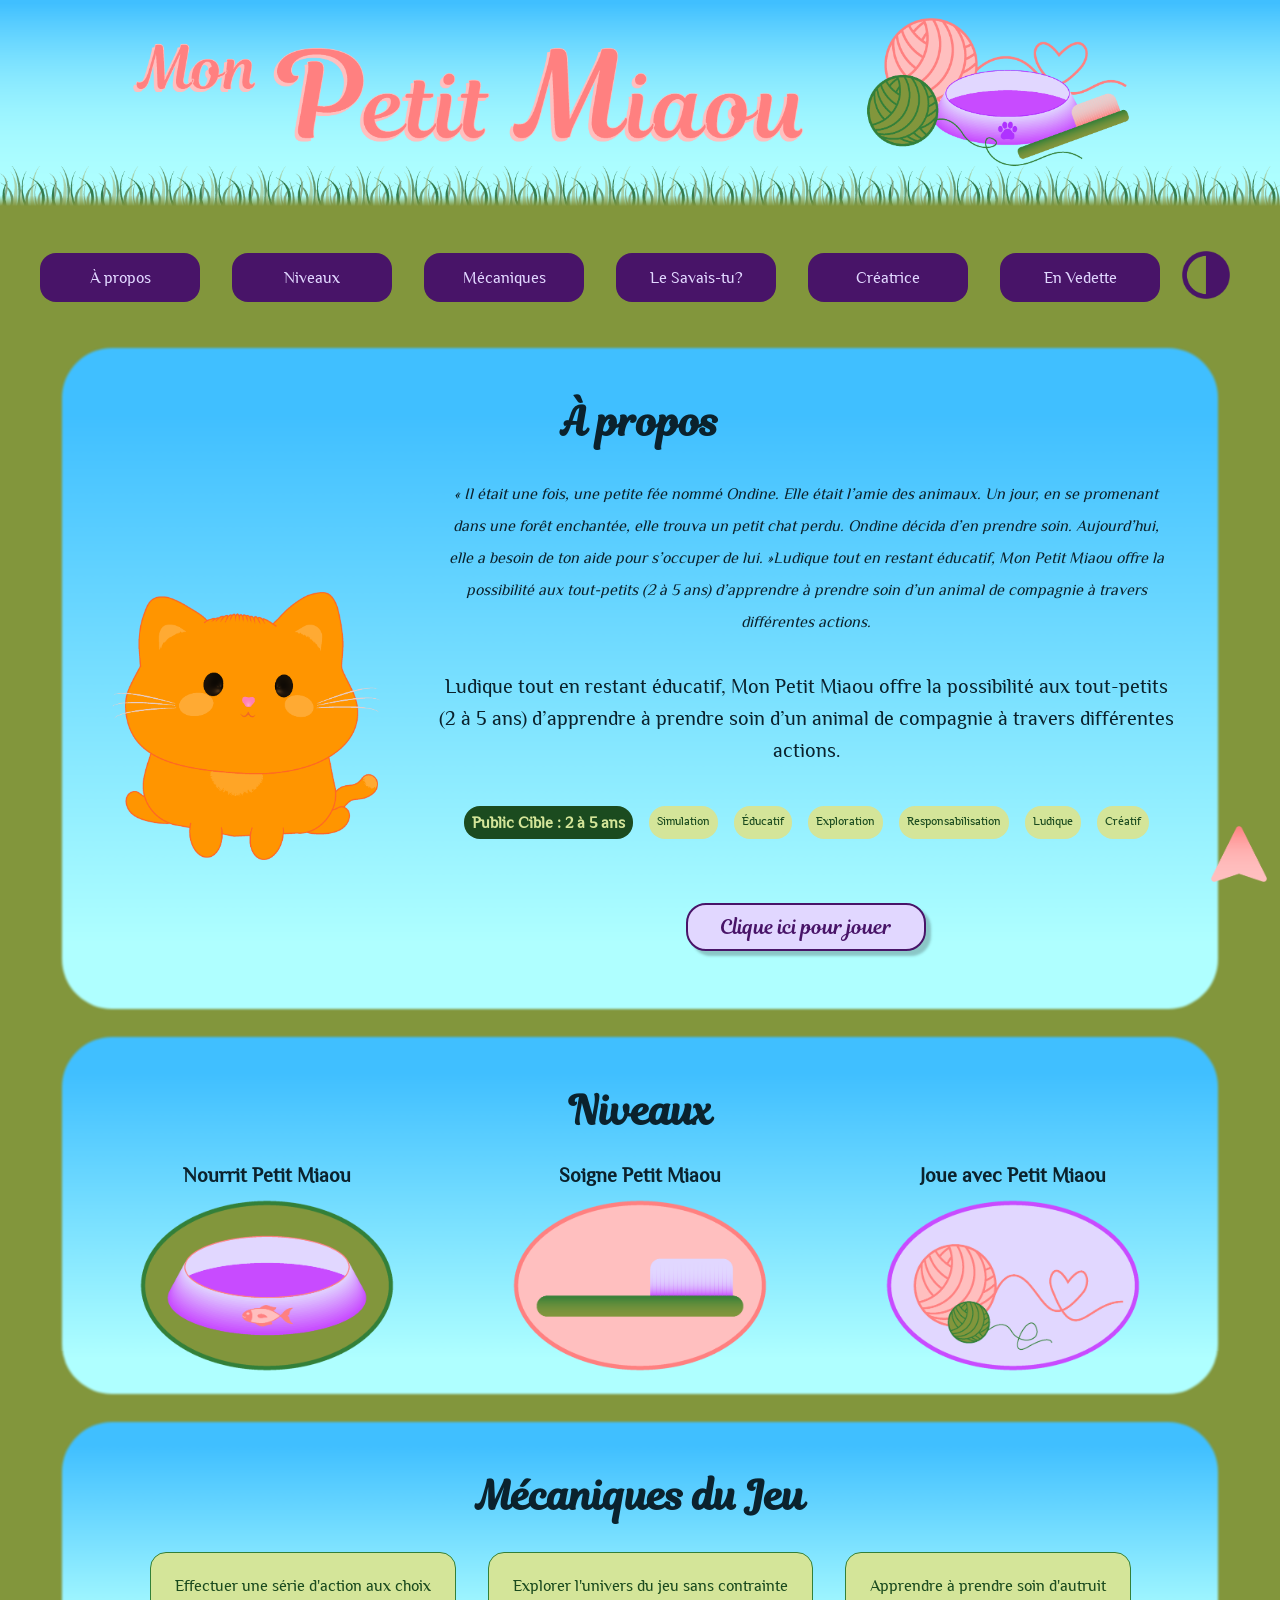
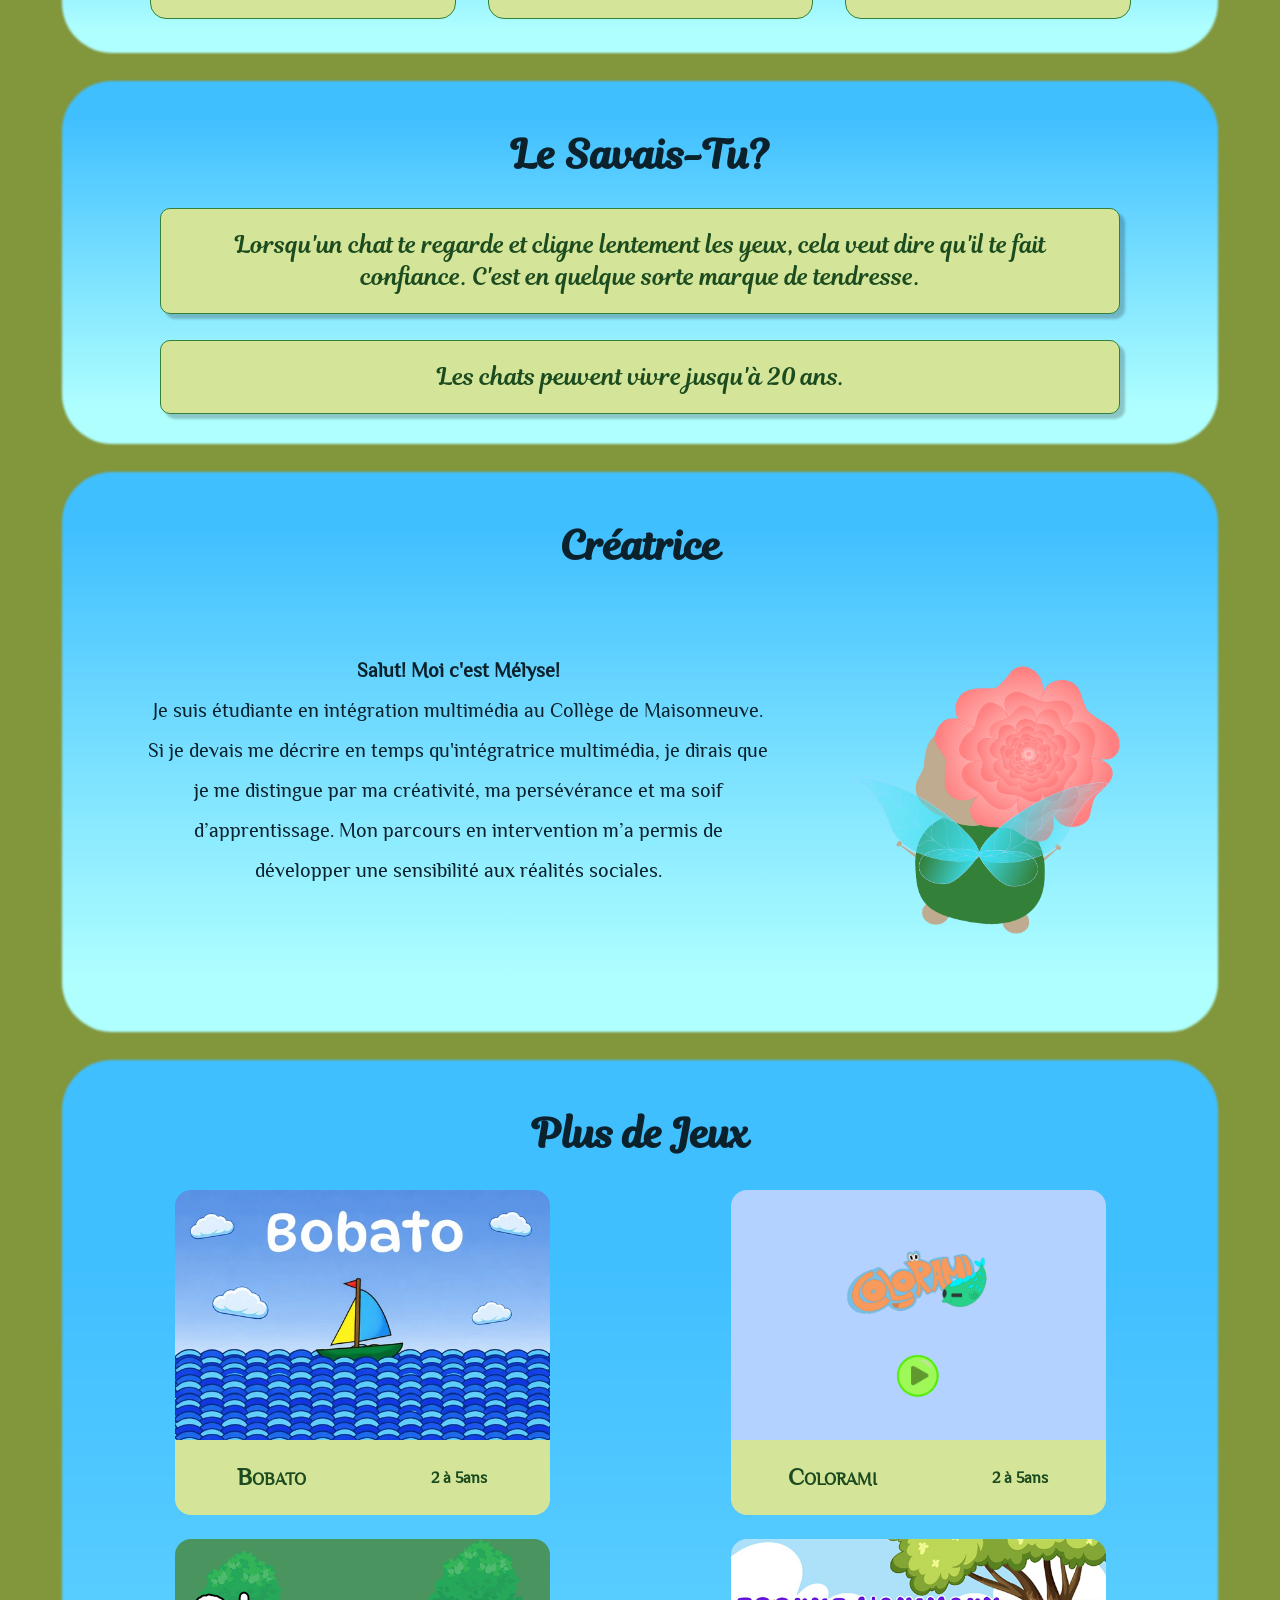
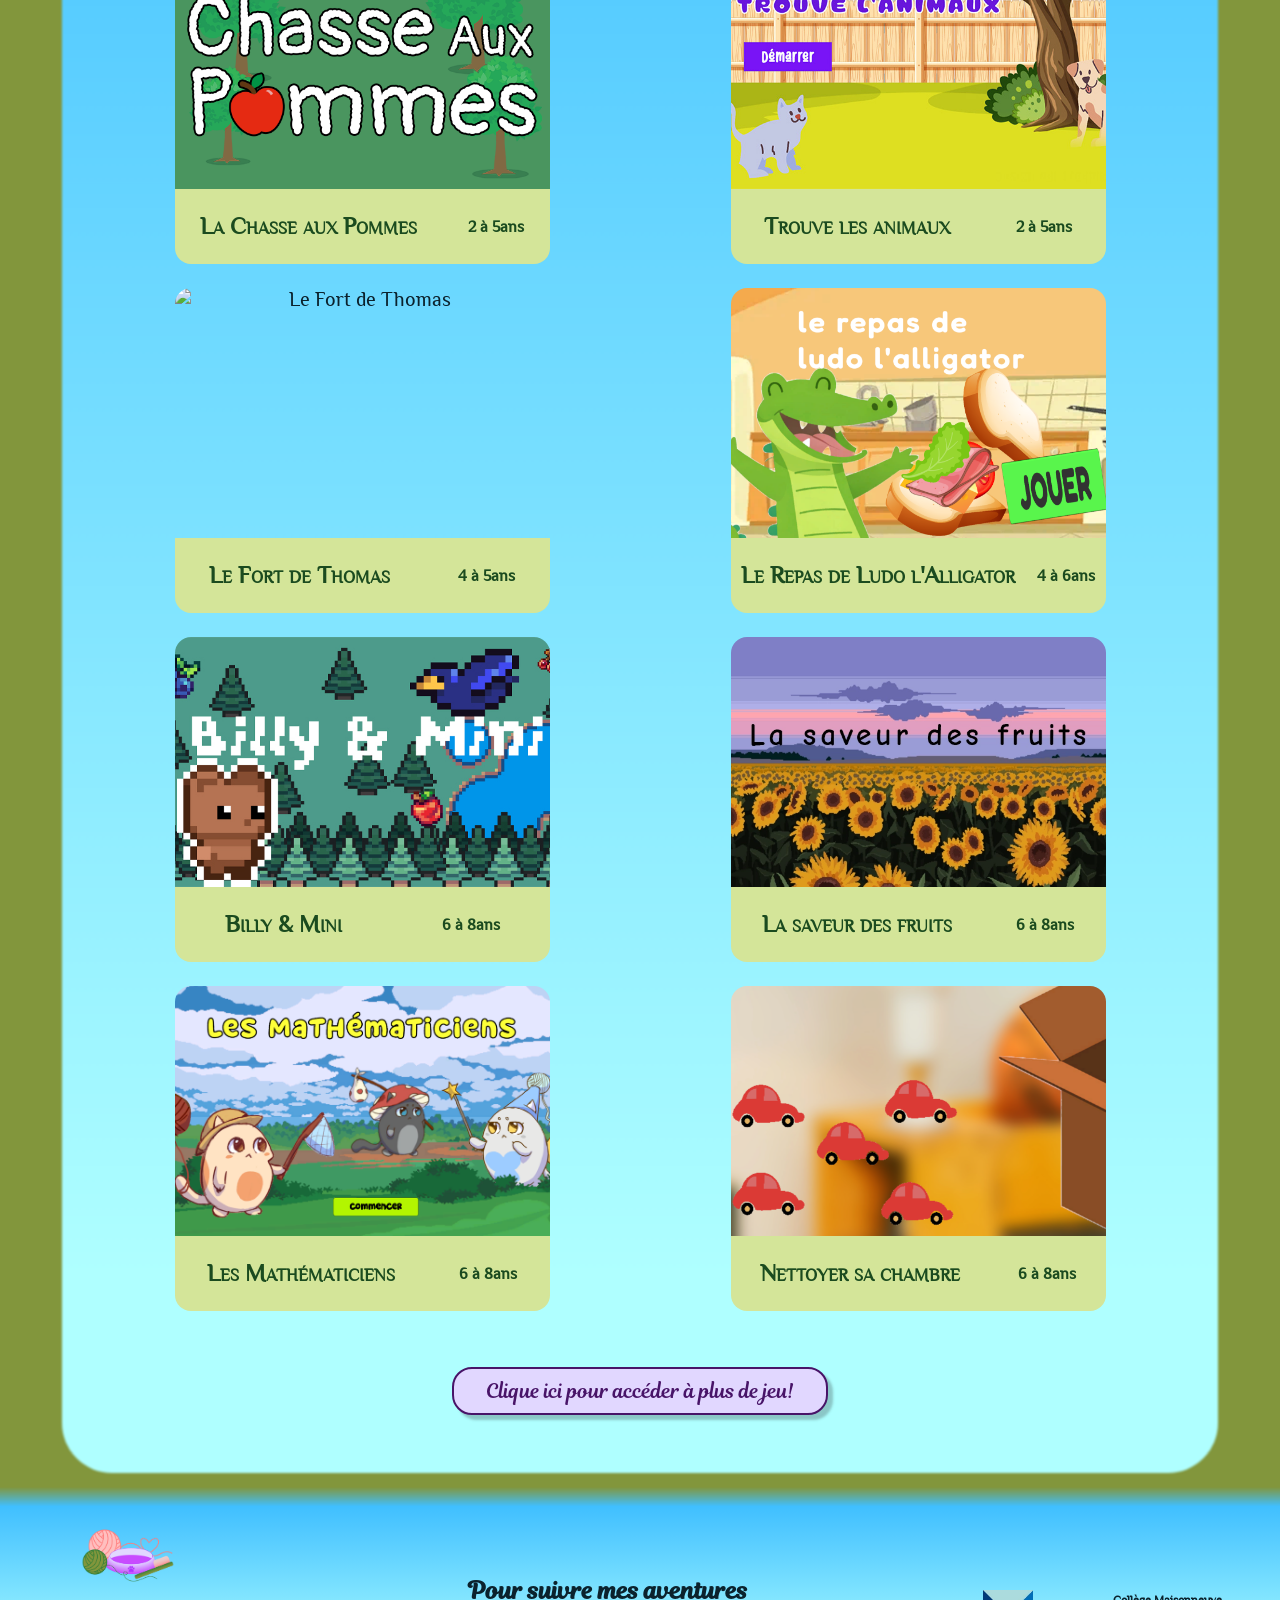
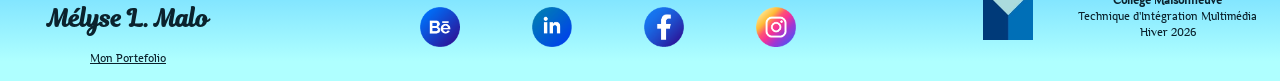
==== index.html @ deb8a88d "CréationDuProjet" ====
<!DOCTYPE html>
<html lang="fr-CA">
    <head>
        <meta charset="utf-8">
        <link rel="stylesheet" href="ressources/css/style.css">
        <link rel="stylesheet" href="ressources/css/mobile.css">
        <link rel="stylesheet" href="ressources/css/tablette.css">
        <link rel="stylesheet" href="ressources/css/bureau.css">
        <link rel="stylesheet" href="ressources/css/grand.css">
        <link rel="icon" type="image/x-icon" href="ressources/images/favicon.png">
        <script src="ressources/js/AnimationAccueil.js" defer></script>
        <script src="ressources/js/MenuBurger.js" defer></script>
        <script src="ressources/js/ListeJeux.js" defer></script>
        <link rel="preload" as="image" href="ressources/images/accueilGrand.png">
        <link rel="preload" as="image" href="ressources/images/accueilPetit.png">

        <title>Mon Petit Miaou</title>
    </head>
    <body>
        <div class="accueil">
            <picture>
                <source 
                    media="(min-width: 1200px)" 
                    srcset="ressources/images/accueilGrand.png">
                <img 
                    src="ressources/images/accueilPetit.png"
                    alt="accueil"
                >
            </picture>
            <h1 class="titre-dactylo">Mon Petit Miaou</h1>
        </div>
        <input type="checkbox" id="theme-toggle" class="theme-toggle">
        <div class="site cache">
            <a id="fleche" href="#top"><span></span></a>
            <header>
                <!--Taille 768px 1200px 1920px-->
                <picture>
                    <source 
                        media="(min-width: 1920px)" 
                        srcset="ressources/images/banniere1_grand.png">
                    <source 
                        media="(min-width: 1200px)" 
                        srcset="ressources/images/banniere2_bureau.png">
                    <source 
                        media="(min-width: 768px)" 
                        srcset="ressources/images/banniere3_tablette.png">
                    <img 
                        src="ressources/images/banniere4_mobile.png"
                        style="width: 100vw; height: auto;"
                        alt="banniere"
                        id="top"
                    >
                </picture>
                <div id="navigation">
                    <input id="nav-toggle" class="nav-toggle" type="checkbox">
                    <label for="nav-toggle" class="burger material-icons">
                        <span class="material-icons"></span>
                        <span class="material-icons"></span>
                        <span class="material-icons"></span>
                    </label>
                    <nav class="nav-principale partie">
                        <div>
                            <a href="#aPropos"aria-current="page">À propos</a>
                            <a href="#niveaux">Niveaux</a>
                            <a href="#mecaniques">Mécaniques</a>
                            <a href="#chat">Le Savais-tu?</a>
                            <a href="#creatrice">Créatrice</a>
                            <a href="#vedette">En Vedette</a>
                        </div>
                        <label for="theme-toggle" class="bouton-theme">
                            <span id="boutonTheme"></span>
                        </label>
                    </nav>
                </div>
            </header>
            <main class="contenu-principal partie">
                <section id="aPropos">
                    <h2>À propos</h2>
                    <div>
                        <img src="ressources/images/chat.png" alt="accueil">
                        <div>
                            <div>
                                <p>« Il était une fois, une petite fée nommé Ondine. Elle était l’amie des animaux. Un jour, en se promenant dans une forêt enchantée, elle trouva un petit chat perdu. Ondine décida d’en prendre soin. Aujourd’hui, elle a besoin de ton aide pour s’occuper de lui. »Ludique tout en restant éducatif, Mon Petit Miaou offre la possibilité aux tout-petits (2 à 5 ans) d’apprendre à prendre soin d’un animal de compagnie à travers différentes actions.</p>
                                <p>Ludique tout en restant éducatif, Mon Petit Miaou offre la possibilité aux tout-petits (2 à 5 ans) d’apprendre à prendre soin d’un animal de compagnie à travers différentes actions.</p>
                                <a href="https://h26-2j2.github.io/MelyseMalo_TravailPratique/" target="_blank">Clique ici pour jouer</a>
                            </div>
                            <ul>
                                <li>Public Cible : 2 à 5 ans</li>
                                <li>Simulation</li>
                                <li>Éducatif</li>
                                <li>Exploration</li>
                                <li>Responsabilisation</li>
                                <li>Ludique</li>
                                <li>Créatif</li>
                            </ul>
                            <a href="https://h26-2j2.github.io/MelyseMalo_TravailPratique/" target="_blank">Clique ici pour jouer</a>
                        </div>
                    </div>
                </section>
                <section id="niveaux">
                    <h2>Niveaux</h2>
                    <div id="flexNiveau">
                        <div>
                            <h3>Nourrit Petit Miaou</h3>
                            <img src="ressources/images/niveau1.png" id="imgNiv1" alt="Image_Niv1">
                        </div>
                        <div>
                            <h3>Soigne Petit Miaou</h3>
                            <img src="ressources/images/niveau2.png" id="imgNiv2" alt="Image_Niv2">
                        </div>
                        <div>
                            <h3>Joue avec Petit Miaou</h3>
                            <img src="ressources/images/niveau3.png" id="imgNiv3" alt="Image_Niv3">
                        </div>
                    </div>
                </section>
                <section id="mecaniques">
                    <h2>Mécaniques du Jeu</h2>
                    <ul>
                        <li>Effectuer une série d'action aux choix</li>
                        <li>Explorer l'univers du jeu sans contrainte</li>
                        <li>Apprendre à prendre soin d'autruit</li>
                    </ul>
                </section>
                <section id="chat">
                    <h2>Le Savais-Tu?</h2>
                    <div>
                        <p>Lorsqu'un chat te regarde et cligne lentement les yeux, cela veut dire qu'il te fait confiance. C'est en quelque sorte marque de tendresse.</p>
                        <p>Les chats peuvent vivre jusqu'à 20 ans.</p>
                    </div>
                </section>
                <section id="creatrice">
                    <h2>Créatrice</h2>
                    <div>
                        <img src="ressources/images/fee.png" alt="accueil">
                        <p>Salut! Moi c'est Mélyse! <br>
                            Je suis étudiante en intégration multimédia au Collège de Maisonneuve. 
                            Si je devais me décrire en temps qu'intégratrice multimédia, je dirais que je me distingue 
                            par ma créativité, ma persévérance et ma soif d’apprentissage. 
                            Mon parcours en intervention m’a permis de développer une sensibilité aux réalités sociales.</p>
                    </div>
                </section>
                <section id="vedette" class="arcade">
                    <h2>Plus de Jeux</h2>
                    <div class="grille"></div>
                    <template id="gabaritJeu">
                            <article class="tuile">
                                <figure>
                                    <img src="" class="imageJeu" alt="">
                                    <figcaption>
                                        <h3 class="titreJeu"></h3>
                                        <p class="publicJeu"></p>
                                    </figcaption>
                                </figure>
                                <div class="details">
                                    <ul class="listeTagJeu">
                                        <li class="tagJeu"></li>
                                    </ul>
                                    <p class="descriptionJeu"></p>
                                    <p class="developpeurJeu">Développer par: </p>
                                    <a href="" target="_blank" class="urlJeu">Clique ici pour jouer !</a>
                                </div>
                            </article>
                        </template>
                    <a class="changePage" href="arcade.html">Clique ici pour accéder à plus de jeu!</a>
                </section>

            </main>
            <footer class="partie">
                <div class="contact">
                    <a href="https://h26-2j2.github.io/MelyseMalo_TravailPratique/" target="_blank">
                        <img src="ressources/images/image.png" alt="Logo">
                    </a>
                    <h2>Mélyse L. Malo</h2>
                    <div>
                        <a href="https://cazalie.github.io/Porfolio-MelyseMalo/" target="_blank">Mon Portefolio</a>
                    </div>
                </div>
                <div class="media">
                    <h2>Pour suivre mes aventures</h2>
                    <div class="reseaux">
                        <a href="https://www.behance.net/MelyseLarissaMalo" target="_blank">
                            <img src="ressources/images/Behance.png" alt="Behance">
                        </a>
                        <a href="https://www.linkedin.com/in/m%C3%A9lyse-larissa-malo-3536a9155/" target="_blank">
                            <img src="ressources/images/Linkedln.png" alt="Linkedln">
                        </a>
                        <a href="https://www.facebook.com/melymaloproduction" target="_blank">
                            <img src="ressources/images/Facebook.png" alt="Facebook">
                        </a>
                        <a href="https://www.instagram.com/melymaloproduction/?hl=fr-ca" target="_blank">
                            <img src="ressources/images/Instagram.png" alt="Instagram">
                        </a>
                    </div>
                </div>
                <div class="ref">
                    <a href="https://www.cmaisonneuve.qc.ca/" target="_blank">
                        <img src="ressources/images/cegep.jpg" alt="Logo">
                    </a>
                    <div>
                        <p><b>Collège Maisonneuve</b></p>
                        <p>Technique d'Intégration Multimédia</p>
                        <p>Hiver 2026</p>
                    </div>
                </div>
            </footer>
        </div>
    </body>
</html>
---- ressources/css/style.css ----
/******************** GLOBAL ********************/
html{
    scroll-behavior: smooth;
    overflow-x: hidden;
}

*{
    box-sizing: border-box;
    margin: 0 auto;
    padding: 0;
}

/******************** VARIABLES ********************/
@font-face {
  font-family: "Magnolia";
  src:
    url(../font/MagnoliaScript.otf);
}

@font-face {
  font-family: "Philosopher";
  src:
    url(../font/Philosopher-Regular.ttf);
}

:root{
    --EcritureVert: #1b4b1f;
    --EcritureBleu:#0b222d;
    --EcritureBouton: #481468;
    --ArrierePlan: #82963c;
    --ArriereTransparent:rgb(212, 229, 153, 0.5);
    --Tag: #d4e599;
    --DegradeCiel: linear-gradient(to bottom, #40bfff 10%, #afffff 90%);
    --Bouton: #e1d7ff;
    --BoutonHover:linear-gradient(to bottom left, #af32ff 10%, #e1d7ff 90%);
    --BoutonActif: #af32ff;
    --BordureTag: 1px solid #338039;
    --BordureBouton: 2px solid #481468;
    --BordureHover: 1px solid #e1d7ff;
    --Ombre:rgba(30, 30, 30, 0.25) 5px 5px 2.5px;
}

.theme-toggle:checked ~ .site{
    --EcritureVert: #82963c;
    --EcritureBleu:#0b222d;
    --EcritureBouton: #ff8080;
    --ArrierePlan: #338039;
    --ArriereTransparent:rgb(51, 128, 57, 0.5);
    --Tag: #1b4b1f;
    --DegradeCiel: linear-gradient(to bottom, #afffff 10%, #40bfff 90%);
    --Bouton: #ffdfdf;
    --BoutonHover:linear-gradient(to bottom left, #ffbfbf 10%, #ffdfdf 90%);
    --BoutonActif: #ffbfbf;
    --BordureTag: 1px solid #82963c;
    --BordureBouton: 2px solid #ffbfbf;
    --BordureHover: 1px solid #ffdfdf;
    --Ombre:rgba(30, 30, 30, 0.25) 5px 5px 2.5px;
}

@keyframes apparition-plat {
	from {
		opacity: 0;
		translate: -50px 0;
	}

	to {
		opacity: 1;
		translate: 0 0;
	}
}

@keyframes dactylo {
	from {
		width: 0;
	}

	to {
		width: 16ch;
	}
}

@keyframes curseur-clignotant {
	0% {
		border-right-color: var(--VioletPale);
	}

	100% {
		border-right-color: var(--Violet);
	}
}

@keyframes rebondi {
    0%, 100% {
        transform: translateY(0);
    }
    50% {
        transform: translateY(-10px);
    }
}
---- ressources/css/mobile.css ----
/******************** Global ********************/
body{
    margin: 0;
    color: var(--EcritureBleu);
    font-family: Philosopher;
    text-align: center;
    font-size: 12px;
    h1{
        font-size: 3rem;
        font-family: Magnolia;
    }
    h2{
        font-size: 2.5rem;
        font-family: Magnolia;
        line-height: 5rem;
        margin-top: 1rem;
        text-decoration: dotted;
    }
    h3{
        font-size: 1.25rem;
        line-height: 3rem;
    }
    p{
        font-size: 1rem;
        line-height: 2rem;
    }
}

.defilementInnactif{
    overflow-y: hidden;
    height: 100vh;
}

.accueil {
    overflow-y: hidden;
    width: 100%;
    height: 100vh;
    display: flex;
    flex-direction: column;
    justify-content: center;
    align-items: center;
    background: var(--DegradeCiel);
    h1{
        color: var(--BoutonActif);
    }
    img{
        width: 50vw;
    }
    .titre-dactylo{
        overflow: hidden;
        white-space: nowrap;
        border-right: 2px solid;
        animation:
			dactylo 2s steps(16, end) forwards,
			curseur-clignotant 1.5s steps(2, end) 3;
    }
}

.site {
    background: var(--ArrierePlan);
    color: var(--EcritureBleu);
    #fleche {
        position: fixed;
        bottom: 2vh;
        right: 1vw;
        z-index: 10;
        span {
            display: block;
            width: 5vw;
            height: 5vw;
            min-width: 2rem;
            min-height: 2rem;
            max-width: 3.5rem;
            max-height: 3.5rem;
            background-image: url(../images/flecheClaire.png);
            background-size: cover;
        }
        &:hover span{
            animation: rebondi 1.5s infinite;
        }
    }
}

.site.est-active .partie {
	animation: apparition-plat 1s ease-out forwards;
}

.cache {
    pointer-events: none;
    display: none;
}
/******************** Header ********************/
header{
    display: flex;
    flex-direction: row;
    width: 100%;
}

picture{
    width: 90vw;
    img{
        max-width: 85vw;
    }
}

#navigation{
    display: flex;
    flex-direction: row;
    gap: 1rem;
    align-items: center;
    justify-content: space-between;
    padding: 1rem 1.5rem;
    cursor: pointer;
}

#boutonTheme{
    background-image: url(../images/boutonClaire.png);
    margin-top: 5vh;
    height: 2.5rem;
    width: 2.5rem;
    cursor: pointer;
    display: inline-block;
    background-size: cover;
    transition: transform 0.6s ease-out;
    &:hover{
        transform: scale(1.25);
    }
    &:active{
        transform: rotate(180deg);
    }
}

.theme-toggle:checked ~ .site #boutonTheme{
    background-image: url(../images/boutonSombre.png);
    transition: transform 0.6s ease-out;
    transform: rotate(-360deg);
    &:hover{
        transform: scale(1.25);
    }
    &:active{
        transform: rotate(180deg);
    }
}

.theme-toggle:checked ~ .site #fleche span{
    background-image: url(../images/flecheSombre.png);
}

.theme-toggle {
    position: absolute;
    opacity: 0;
    pointer-events: none;
}

.nav-toggle {
    position: absolute;
    opacity: 0;
    pointer-events: none;
}

.burger {
    width: 10vw;
    display: inline-flex;
    flex-direction: column;
    justify-content: center;
    gap: 0.3rem;
    width: 2rem;
    height: 2rem;
    cursor: pointer;
    transition: rotate 200ms;
    z-index: 3;
}

.burger span {
    width: 1.5rem;
    height: 2px;
    background: currentColor;
    transform-origin: center;
    transition: opacity 200ms, transform 200ms;
    color: var(--EcritureBouton);
}

.nav-principale {
    position: fixed;
    top: 0;
    left: 0;
    width: 100%;
    height: 100vh;
    flex-grow: 1;
    background: var(--Bouton);
    display: flex;
    flex-direction: row;
    justify-content: space-around;
    align-items: center;
    gap: 0.4rem;
    padding: 1rem;
    z-index: 2;
    pointer-events: none;
    transform: translateY(-100%);
    opacity: 0;
    pointer-events: none;
    transition: opacity 200ms, transform 200ms;
}

.nav-principale > label{
    position: fixed;
    top: 10vh;
    right: 5vw;
    width: 10vw;
}

.nav-principale > div{
    display: flex;
    flex-direction: column;
    justify-content: baseline;
    align-items: start;
    width: 90%;
}

.nav-principale a {
    display: none;
    text-decoration: none;
    border-radius: 1rem;
    width: 75%;
    max-width: 500px;
    margin: 1rem;
    padding: 1rem;
    font-size: 2rem;
    background: var(--EcritureBouton);
    color: var(--Bouton);
    transition: transform 0.6s ease-out;
    &:focus-visible {
        outline: none;
    }
    &:hover{
        font-weight: bold;
        box-shadow: var(--Ombre);
        border: var(--BordureHover);
        transform: scale(1.1) ;
    }
    &:active{
        border: none;
        outline: var(--BordureHover);
        outline-offset: -0.5rem;
        border-radius: 1rem;
    }
}

.nav-toggle:checked ~ .nav-principale {
    pointer-events: auto;
    transform: translateY(0);
    opacity: 1;
    a{
        display: block;
    }
}

.nav-toggle:checked + .burger {
    rotate: 1turn;
}
.nav-toggle:checked + label > span:nth-child(1) {
    transform: translateY(7px) rotate(45deg) scale(1.5);
}

.nav-toggle:checked + label > span:nth-child(2) {
    opacity: 0;
}

.nav-toggle:checked + label > span:nth-child(3) {
    transform: translateY(-7px) rotate(-45deg) scale(1.5);
}

/******************** Main ********************/
main{
    width: 100%;
    display: flex;
    flex-direction: column;
    justify-content: center;
    align-items: center;
}

section{
    position: relative;
    z-index: 1;
    margin: 1rem auto;
    padding: 1rem;
    width: 90vw;
    
    /*Bordures floues : 
    ** https://css-tricks.com/blurred-borders-in-css/
    */
    &::after{
        content: "";
        position: absolute;
        inset: -2px;
        background: var(--DegradeCiel);
        filter: blur(1px);
        z-index: -1;
        border-radius: 50px;
    }
}

#aPropos div{
    display: flex;
    flex-direction: column;
    align-items: center;
    img{
        width: 40vw;
        max-width: 300px;
        margin: 0 10vw;
    }
    div{
        div{
            p:nth-child(1){
                font-style: italic;
                font-size: 0.85rem;
                margin: 2rem 5rem;
            }
            p:nth-child(2){
                font-style: normal;
                margin: 1rem;
            }
            a{
                display: none;
            }
        }
        ul{
            display: flex;
            flex-direction: row;
            flex-wrap: wrap;
            justify-content: center;
            li:first-child{
                background: var(--EcritureVert);
                color: var(--Tag);
                font-weight: bold;
                font-size: 1rem;
            }
            li{
                background: var(--Tag);
                color: var(--EcritureVert);
                border-radius: 1rem;
                margin: 0.5rem;
                padding: 0.5rem;
                list-style-type: none;
                font-size: 0.85rem;
            }
        }
        a{
            display: block;
            min-width: 200px;
            padding: 0.5rem 2rem;
            margin: 2.5rem auto; 
            border: none;
            font-family: Magnolia;
            font-size: 1.25rem;
            background: var(--Bouton);
            border: var(--BordureBouton);
            border-radius: 20px;
            box-shadow: var(--Ombre);
            text-decoration: none;
            color: var(--EcritureBouton);
            transition: transform 0.5s ease-out;
            &:hover{
                font-weight: bold;
                background: var(--BoutonHover);
                box-shadow: none;
                border: var(--BordureBouton);
                transition: transform 0.5s ease-out;
                transform: scale(1.1);
            }
            &:active{
                transform: scale(1.05);
                background: var(--BoutonActif);
            }
        }
    }
}

#niveaux #flexNiveau{
    display: flex;
    flex-direction: column;
    div img{
        width: 50vw;
        transition: transform 0.5s ease-out;
        &:hover{
            transform: scale(1.1);
            border-radius: 50%;
            font-weight: bold;
            box-shadow: none;
            box-shadow: var(--Ombre);
        }
    }
}

#mecaniques ul{
    display: flex;
    flex-direction: column;
    justify-content: center;
    li{
        background: var(--Tag);
        color: var(--EcritureVert);
        border:var(--BordureTag);
        border-radius: 1rem;
        margin: 1rem;
        padding: 1.5rem;
        list-style-type: none;
        font-size: 1rem;
    }
}

#chat div{
    display: flex;
    flex-direction: column;
    justify-content: center;
    align-items: center;
    p{
        width: 75vw;
        transition: transform 0.5s ease-out;
        color: var(--EcritureVert);
        min-width: 200px;
        margin: 1vw;
        padding: 20px; 
        border: var(--BordureTag);
        font-family: Magnolia;
        font-size: 1.5rem;
        background: var(--Tag);
        border-radius: 10px;
        box-shadow: var(--Ombre);
        &:hover{
            font-weight: bold;
            box-shadow: none;
            transform: scale(1.05);
        }
    }
}

#creatrice div{
    padding: 5vw;
    img{
        width: 40vw;
        max-width: 300px;
    }
    p:first-line{
        font-weight: bold;
    }
}

.arcade{
    .changePage{
        display: inline-block;
        min-width: 200px;
        padding: 0.5rem 2rem;
        margin: 2.5rem auto; 
        font-family: Magnolia;
        font-size: 1.25rem;
        background: var(--Bouton);
        border: var(--BordureBouton);
        border-radius: 20px;
        box-shadow: var(--Ombre);
        text-decoration: none;
        color: var(--EcritureBouton);
        transition: transform 0.5s ease-out;
        &:hover{
            font-weight: bold;
            background: var(--BoutonHover);
            box-shadow: none;
            border: var(--BordureBouton);
            transition: transform 0.5s ease-out;
            transform: scale(1.1);
        }
        &:active{
            transform: scale(1.05);
            background: var(--BoutonActif);
        }
    }
    .grille {
        display: flex;
        flex-direction: column;
        gap: 1.5rem;
        padding: 1rem;
        .tuile {
            border-radius: 1rem;
            height: 250px;
            transition: translate 0.3s;
            position: relative;
            overflow: hidden;
            transition: transform 0.5s ease-out;
            figure {
                display: flex;
                flex-direction: column;
                margin: 0;
                padding: 0;
                height: 100%;
                img {
                    width: 300px;
                    height: 200px;
                    object-fit: cover;
                }
                figcaption {
                    position: absolute;
                    bottom: 0;
                    width: 100%;
                    height: 50px;
                    background: var(--Tag);
                    color: var(--EcritureVert);
                    display: flex;
                    align-items: center;
                    h3{
                        font-variant: small-caps;
                        font-size: 1.25rem;
                    }
                    p{
                        font-weight: bold;
                        font-size: 0.85rem;
                    }
                }
            }
            .details {
                display: flex;
                flex-direction: column;
                align-items: center;
                opacity: 0;
                position: absolute;
                top: 30px;
                margin: 0;
                width: 100%;
                padding: 1rem;
                color: var(--EcritureBleu);
                transition: transform 0.5s ease-out;
                font-size: 1rem;
                ul{
                    display: flex;
                    flex-direction: row;
                    flex-wrap: wrap;
                    justify-content: center;
                    li{
                        font-size: 0.85rem;
                        background: var(--Tag);
                        color: var(--EcritureVert);
                        border-radius: 0.85rem;
                        margin: 0.5rem;
                        padding: 0.5rem;
                        list-style-type: none;
                    }
                }
                p{
                    line-height: 0.85rem;
                    margin: 0.5rem;
                    &:nth-child(3){
                        font-style: italic;
                        font-size: 0.85rem;
                        margin: 0.5rem;
                    }
                }
                a{
                    background: var(--Bouton);
                    color: var(--EcritureBouton);
                    text-decoration: none;
                    width: 200px;
                    padding: 0.5rem;
                    margin: 0.5rem;
                    border-radius: 1rem;
                    transition: transform 0.5s ease-out;
                    &:hover{
                        transition: transform 0.5s ease-out;
                        transform: scale(1.1);
                    }
                    &:active{
                        background: var(--EcritureBouton);
                        color: var(--Bouton);
                        transform: scale(1.05);
                    }
                }
            }
            &:hover {
                outline: 0.5rem solid var(--EcritureVert);
                outline-offset: -1rem;
                border-radius: 1rem;
                transform: scale(1.05);
                z-index: 5;
                background: var(--ArriereTransparent);
                .details {
                    opacity: 1;
                }
                figure{
                    display: flex;
                    flex-direction: column-reverse;
                    img{
                        opacity: 0.1;
                    }
                    figcaption{
                        color: var(--Tag);
                        background: var(--EcritureVert);
                        top: 0;
                        padding-top: 0.5rem;
                        height: 40px;
                        h3{
                            font-size: 1.25rem;
                        }
                        p{
                            font-size: 0.85rem;
                        }
                    }
                }
            }
        }
    }
}

/******************** Footer ********************/
footer {
    background: var(--DegradeCiel);
    padding-top: 2.5rem;
    min-height: 20vh;
    color: var(--EcritureBleu);
    display: flex;
    flex-direction: column;
    justify-content: center;
    align-items: center;
    font-size: 10px;
    mask-image: linear-gradient(to bottom, transparent 0%, black 10%, black 100%);;
    h2 {
        font-size: 1.1rem;
        line-height: 2rem;
    }
    a {
        font-size: 0.85rem;
        color: var(--EcritureBleu);
        &:hover {
            color: var(--EcritureVert);
        }
    }
    p {
        font-size: 0.8rem;
        line-height: 1rem;
    }
    .contact img {
        width: 7.5vw;
        min-width: 100px;
        max-width: 200px;
        height: auto;
        transition: transform 0.5s ease-out;
        &:hover{
            transform: scale(1.1);;
        }
    }
    .media {
        .reseaux{
            display: flex;
            flex-direction: row;
            img {
                width: 40px;
                height:40px;
                margin: 0 5px;
                transition: transform 0.5s ease-out;
                &:hover {
                    transform: rotate(180deg);
                }
            }
        }
    }
    .ref{
        display: flex;
        flex-direction: row;
        justify-content:center;
        align-items: center;
        margin-top: 1.5rem;
        img{
            width: 50px;
            height: 50px;
            margin-right: 10px;
        }
        div{
            text-align: left;
            margin-bottom: 1rem;
        }
    }
}
---- ressources/css/tablette.css ----
/******************** TABLETTE ********************/
@media screen and (min-width: 768px) {
    body{
        font-size: 15px;
    }

    .nav-principale {
        top: 0vh;
        height: 100vh;
    }

    #boutonTheme{
        height: 3rem;
        width: 3rem;
    }

    #niveaux #flexNiveau{
        display: flex;
        flex-direction: row;
        flex-wrap: wrap;
        div{
            width: 40vw;
            img{
                width: 30vw;
            }
        }
    }

    .arcade{
        .grille {
            display: grid;
            grid-template-columns: repeat(auto-fit, minmax(300px, 1fr));
            .tuile {
                flex: 1 1 0;
                border-radius: 1rem;
                .details {
                    height: calc(100% - 60px);
                    padding: 1rem;
                }
            }
        }
    }

    footer {
        display: flex;
        flex-direction: row;
        justify-content: space-between;
        align-items: center;
        .contact {
            width: 20%;
            display: flex;
            flex-direction: column ;
            div{
                display: flex;
                flex-direction: column ;
            }
        }
        .media {
            width: 60%;
            padding : 0 10%;
        }
        .ref{
            width: 20%;
            display: flex;
            flex-direction: column;
            justify-content:center;
            align-items: center;
            img{
                margin: 0 auto;
            }
            div{
                text-align: center;
                margin-bottom: 0;
            }
        }
    }
}
---- ressources/css/bureau.css ----
/******************** BUREAU ********************/
@media screen and (min-width: 1200px) {
    body{
        font-size: 20px;
    }


    .burger {
        display: none;
    }

    .accueil{
        display: flex;
        flex-direction: row-reverse;
        img{
            width: 40vw;
        }
        h1{
            font-size: 2rem;
            margin-left: 10vw;
        }
    }

    header{
        display: flex;
        flex-direction: column;
        picture{
            width: 100%;
            img{
                max-width:100%;
                mask-image: linear-gradient(black 90%, transparent 95%);
            }
        }
    }

    #boutonTheme{
        margin-top: 0;
        margin-right: 5rem;
    }

    .nav-principale {
        position: sticky;
        top: 0;
        height: auto;
        display: flex;
        flex-direction: row;
        justify-content: space-between;
        align-items: center;
        opacity: 1;
        transform: none;
        pointer-events: auto;
        padding: 0;
        margin-left: auto;
        z-index: 10;
        background: none;
    }

    .nav-principale > label{
        position: static;
        margin-left: auto;
    }

    .nav-principale > div{
        display: flex;
        flex-direction: row;
        justify-content: baseline;
        align-items: start;
        width: 90vw;
    }

    .nav-principale a {
        display: block;
        width: 20vw;
        font-size: 1rem;
        &[aria-current="page"] {
            border-left: none;
        }
    }

    #aPropos div{
        display: flex;
        flex-direction: row;
        img{
            margin: 1rem;
        }
        div{
            display: flex;
            flex-direction: column;
            div{
                display: flex;
                flex-direction: column;
                p:nth-child(1){
                    font-size: 1rem;
                    margin: 1rem 2rem;
                }
                p:nth-child(2){
                    font-size: 1.25rem;
                    margin: 1rem 1.5rem;
                }
            }
            ul{
                display: flex;
                flex-direction: row;
                flex-wrap: wrap;
                justify-content: center;
                margin: 1rem;
                li:first-child{
                    font-weight: bold;
                    font-size: 1rem;
                }
                li{
                    border-radius: 1rem;
                    margin: 0.5rem;
                    padding: 0.5rem;
                    list-style-type: none;
                    font-size: 0.75rem;
                }
            }
        }
    }

    #niveaux #flexNiveau{
        display: flex;
        flex-direction: row;
        flex-wrap: nowrap;
        div{
            width: 30vw;
            img{
                width: 20vw;
            }
        }
    }

    #mecaniques ul{
        display: flex;
        flex-direction: row;
        
    }

    #creatrice div{
        display: flex;
        flex-direction: row-reverse;
        p{
            padding-right: 5vw;
            font-size: 1.25rem;
            line-height: 2.5rem;
        }
    }

    .arcade{
        .grille {
            display: grid;
            grid-template-columns: repeat(auto-fit, minmax(375px, 1fr));
            .tuile {
                height: 325px;
                figure {
                    img{
                        width: 375px;
                        height: 250px;
                    }
                    figcaption{
                        height: 75px;
                        h3{
                            font-size: 1.5rem;
                        }
                        p{
                            font-weight: bold;
                            font-size: 1rem;
                        }
                    }
                }
                .details{
                    padding-top: 25px;
                    p, a{
                        font-size: 1.25rem;
                        line-height: 1.5rem;
                    }
                    ul li,
                    p:nth-child(3){
                        font-size: 1rem;
                    }
                }
                &:hover{
                    figure figcaption{
                        height: 50px;
                        h3{
                            font-size: 1.5rem;
                        }
                        p{
                            font-weight: bold;
                            font-size: 1rem;
                        }
                    }
                }
            }
        }
    }

    footer {
        display: flex;
        flex-direction: row;
        justify-content: space-between;
        align-items: center;
        font-size: 12px;
        h2 {
            font-size: 1.5rem;
        }
        a {
            font-size: 1em;
        }
        p {
            font-size: 1em;
            line-height: 1rem;
        }
        .contact div{
            display: flex;
            flex-direction: row ;
            align-items: end;
            margin: 1rem;
        }
        .media {
            width: 55%;
        }
        .ref{
            width: 25%;
            display: flex;
            flex-direction: row;
            justify-content:center;
            align-items: center;
        }
    }

    .cache {
        pointer-events: none;
        display: none;
    }
}
---- ressources/css/grand.css ----
/******************** GRAND ********************/
@media screen and (min-width: 1920px) {
    body{
        font-size: 25px
    }

    .accueil h1{
        font-size: 3rem;
    }

    section{
        padding: 2%;
    }

    #aPropos div{
        img{
            align-items: center;
            width: 24vw;
            margin-bottom: 2rem;
        }
        div{
            display: flex;
            flex-direction: row;
            margin-top: 2%;
            div{
                display: flex;
                flex-direction: column;
                justify-content: start;
                width: 40vw;
                margin: 0 2.5vw;
                p:nth-child(1){
                    font-size: 1.25rem;
                    margin: 0 2rem;
                    line-height: 2.5rem;
                }
                p:nth-child(2){
                    font-size: 1.5rem;
                    margin: 2rem 0;
                    line-height: 2.5rem;
                }
                a{
                    display: block;
                    min-width: 200px;
                    padding: 15px 20px; 
                    border: none;
                    font-family: Magnolia;
                    font-size: 1.5rem;
                    border-radius: 10px;
                    text-decoration: none;
                    background: var(--Bouton);
                    border: var(--BordureBouton);
                    box-shadow: var(--Ombre);
                    color: var(--EcritureBouton);
                    transition: transform 0.5s ease-out;
                    &:hover{
                        font-weight: bold;
                        box-shadow: none;
                        background: var(--BoutonHover);
                        border: var(--BordureBouton);
                        transition: transform 0.5s ease-out;
                        transform: scale(1.2);
                    }
                    &:active{
                        transform: scale(1.1);
                        background: var(--Violet);
                    }
                }
            }
            ul{
                display: flex;
                flex-direction: column;
                justify-content: start;
                width: 15vw;
                li:first-child{
                    font-size: 1.5rem;
                    padding: 0.75rem;
                }
                li{
                    font-size: 1.25rem;
                    padding: 0.75rem;
                }
            }
            a{
            display: none;
            }
        }
        
    }

    #mecaniques ul{
        display: flex;
        flex-direction: row;
        justify-content: center;
    }

    #chat div {
        display: flex;
        flex-direction: row;
        p{
            width: 40vw;
        }
    }

    .arcade{
        .grille {
            display: grid;
            grid-template-columns: repeat(auto-fit, minmax(450px, 1fr));
            .tuile {
                height: 375px;
                figure {
                    img{
                        width: 450px;
                        height: 300px;
                    }
                    figcaption{
                        height: 75px;
                        h3{
                            font-size: 2rem;
                        }
                        p{
                            font-weight: bold;
                            font-size: 1.5rem;
                        }
                    }
                }
                .details{
                    padding-top: 35px;
                    p{
                        font-size: 1.5rem;
                        line-height: 1.75rem;
                    }
                    a,
                    ul li,
                    p:nth-child(3){
                        font-size: 1.25rem;
                    }
                }
                &:hover{
                    figure figcaption{
                        height: 50px;
                        h3{
                            font-size: 1.75rem;
                        }
                        p{
                            font-weight: bold;
                            font-size: 1.25rem;
                        }
                    }
                }
            }
        }
    }
    
    footer{
        h2 {
            font-size: 2rem;
        }
        a {
            font-size: 1.5em;
        }
        p {
            font-size: 1em;
        }
        #reseau img{
            width: 60px;
            height:60px;
        }
    }
    
    .cache {
        pointer-events: none;
        display: none;
    }
}
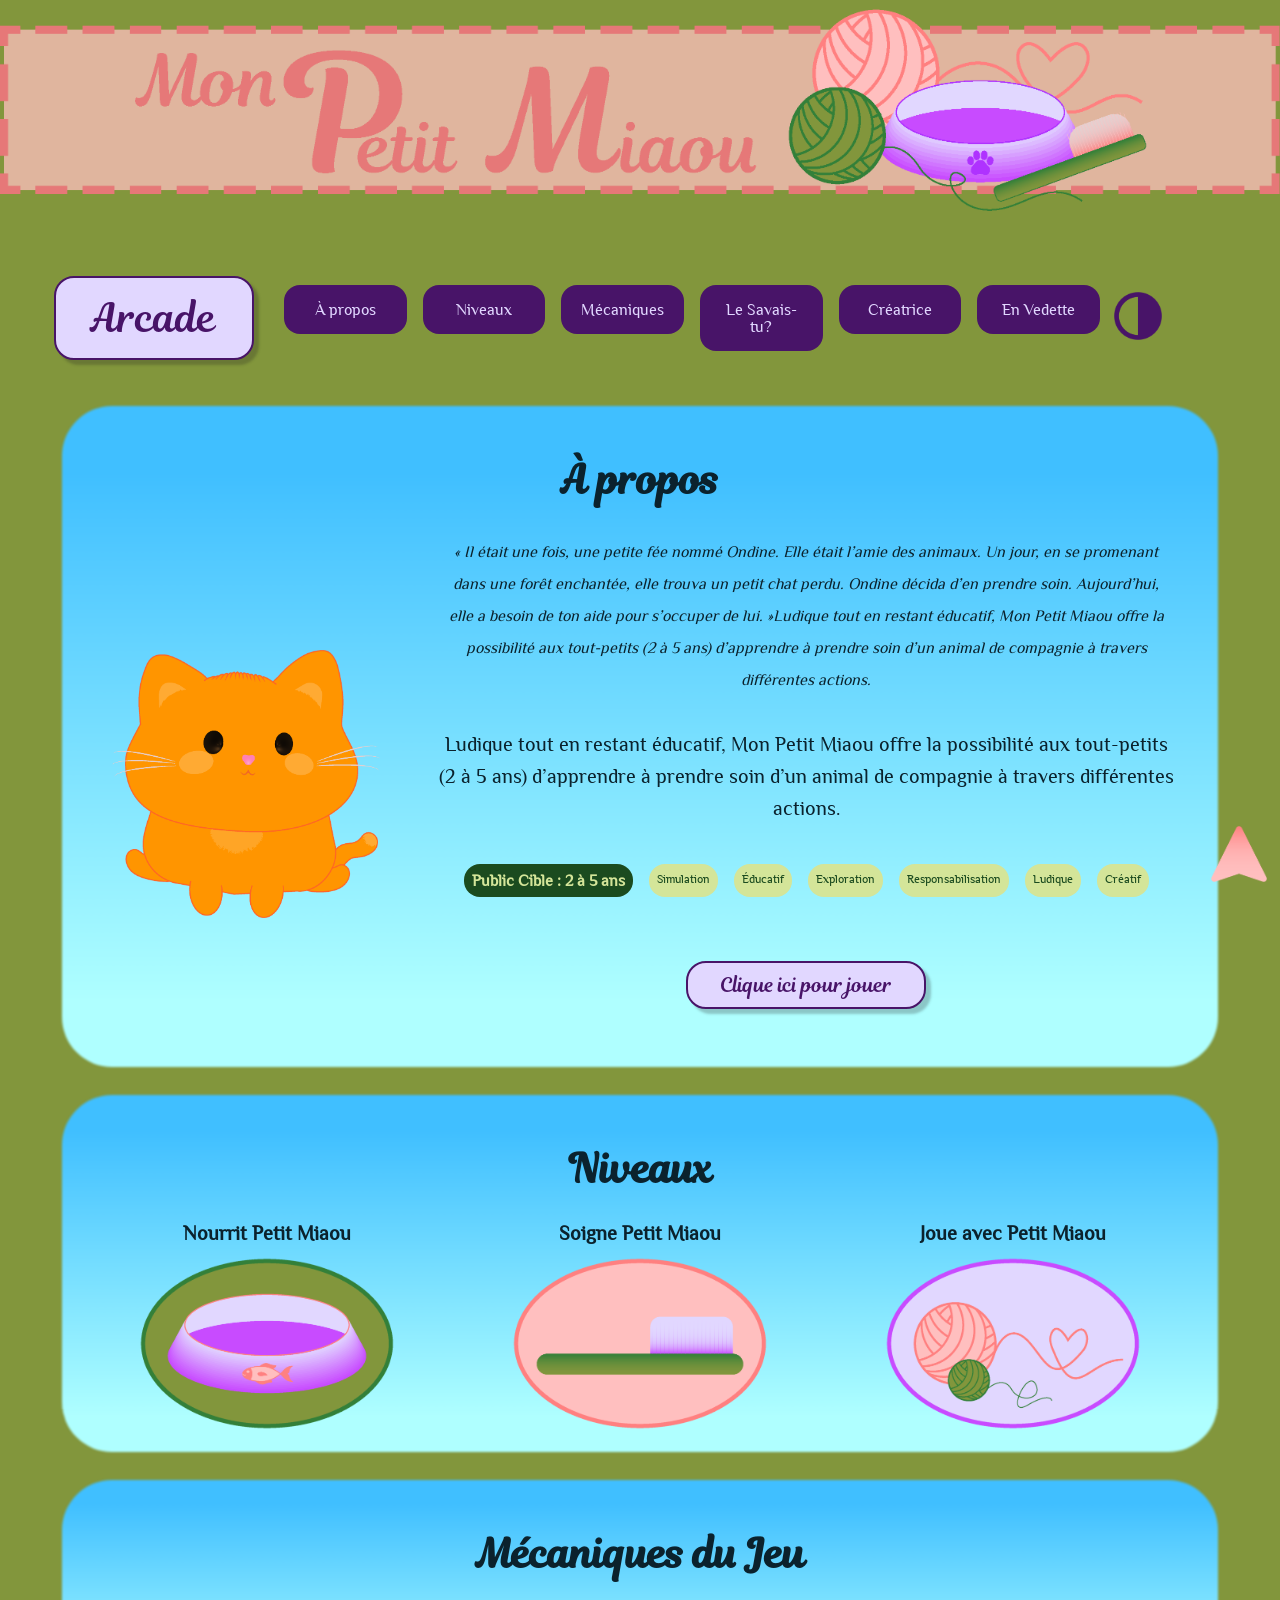
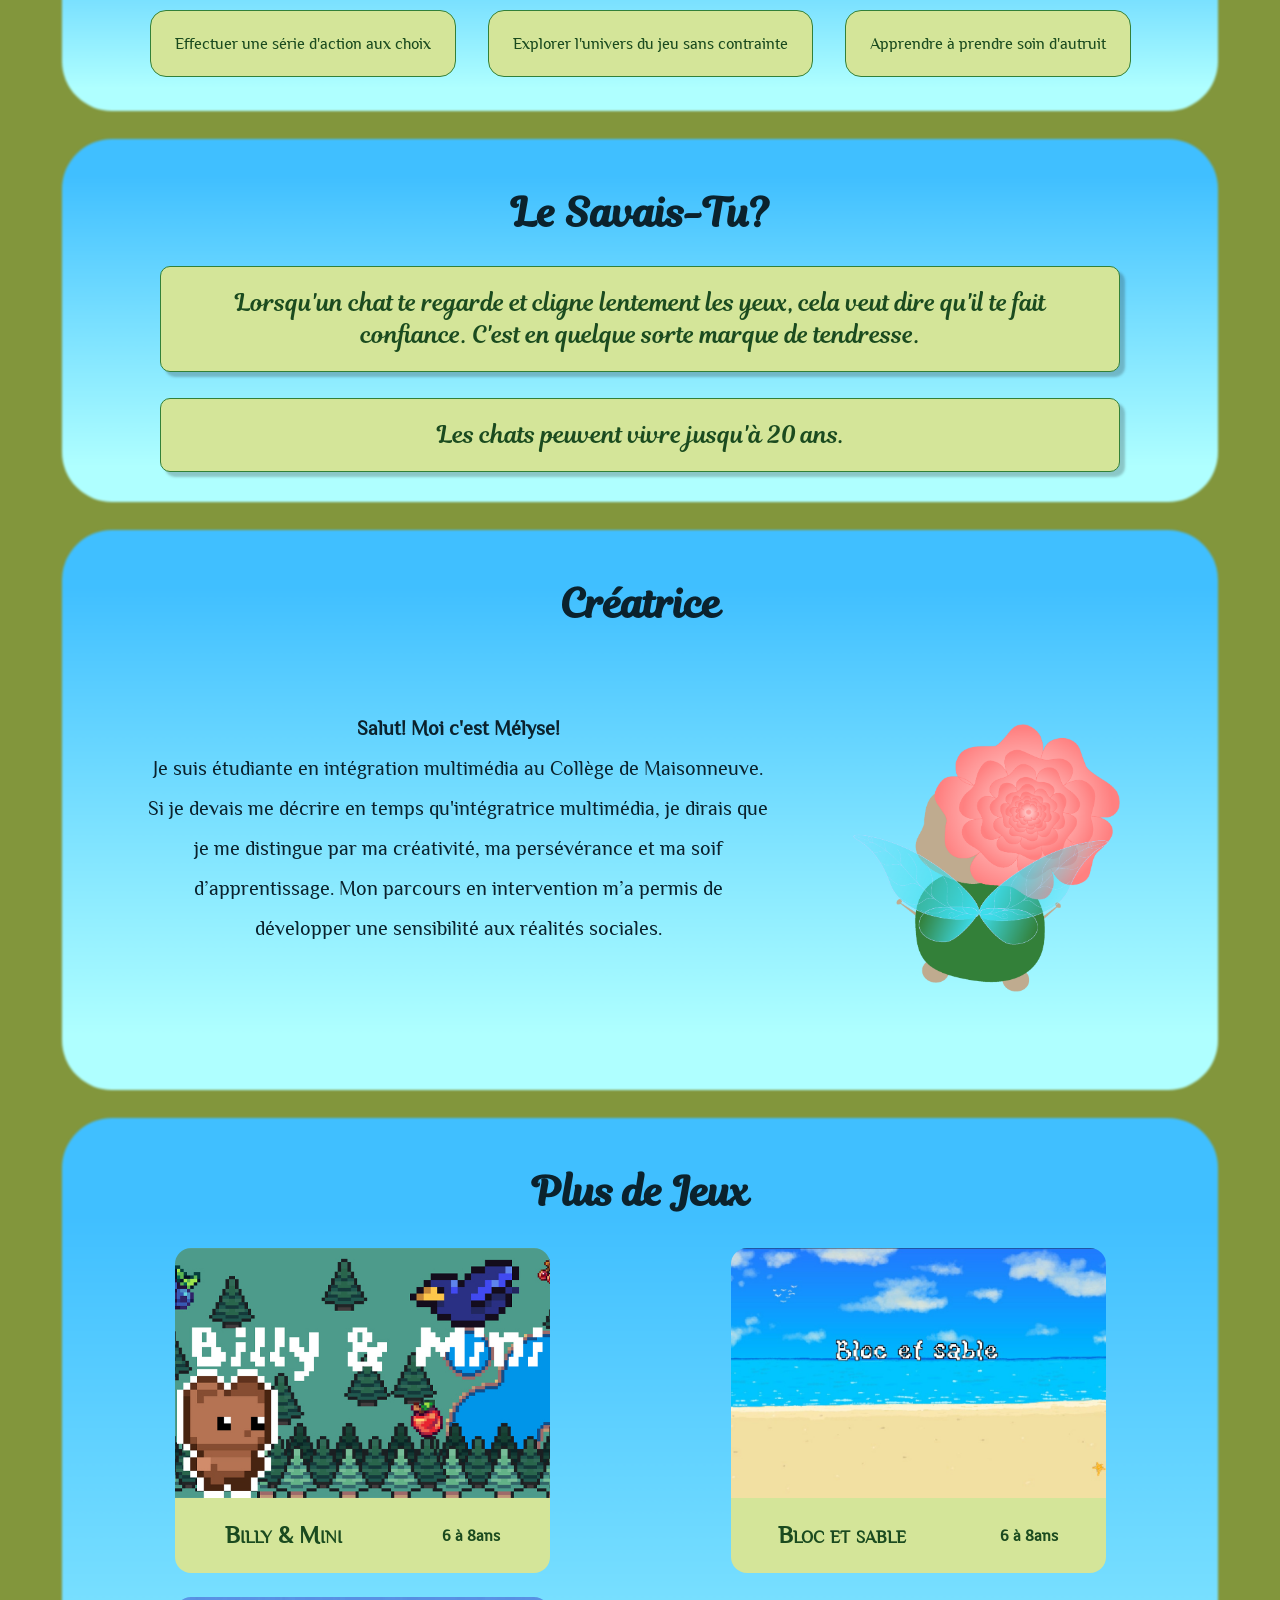
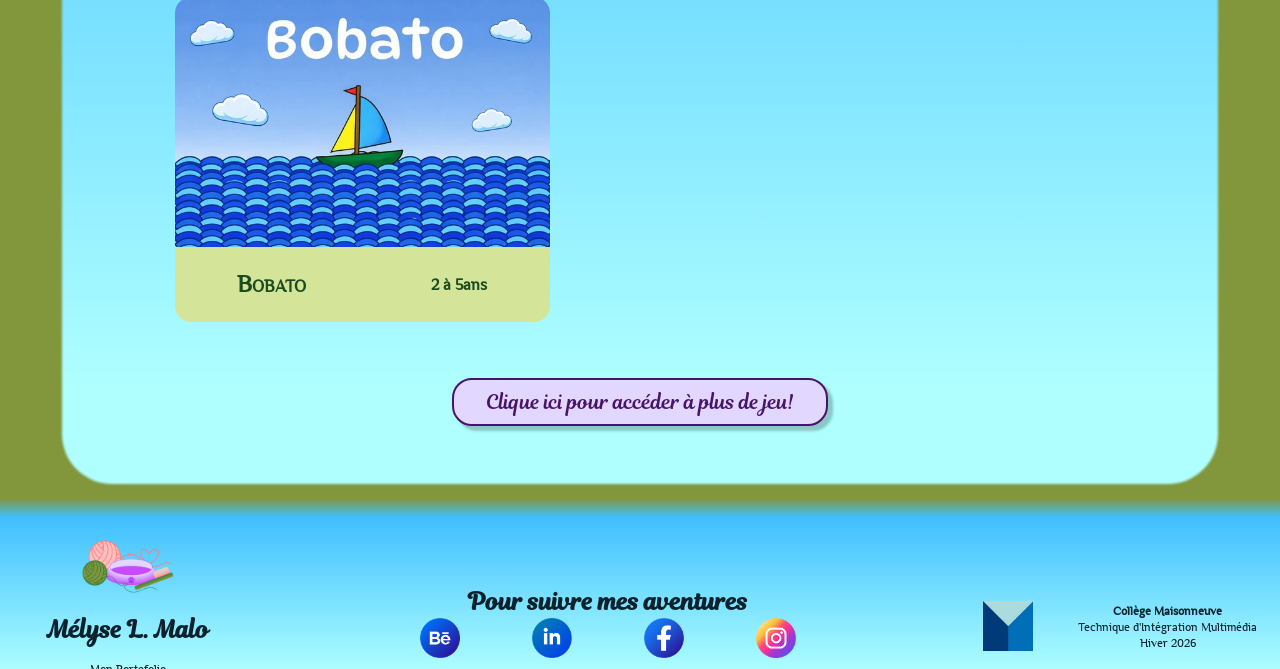
==== commit cbfe1a14: "Base de données" ====
--- a/index.html
+++ b/index.html
@@ -11,6 +11,7 @@
         <script src="ressources/js/AnimationAccueil.js" defer></script>
         <script src="ressources/js/MenuBurger.js" defer></script>
         <script src="ressources/js/ListeJeux.js" defer></script>
+        <script src="ressources/js/Arcade.js" defer></script>
         <link rel="preload" as="image" href="ressources/images/accueilGrand.png">
         <link rel="preload" as="image" href="ressources/images/accueilPetit.png">
 
@@ -67,6 +68,7 @@
                             <a href="#creatrice">Créatrice</a>
                             <a href="#vedette">En Vedette</a>
                         </div>
+                            <a href="arcade.html" class="bouton">Arcade</a>
                         <label for="theme-toggle" class="bouton-theme">
                             <span id="boutonTheme"></span>
                         </label>
@@ -82,7 +84,7 @@
                             <div>
                                 <p>« Il était une fois, une petite fée nommé Ondine. Elle était l’amie des animaux. Un jour, en se promenant dans une forêt enchantée, elle trouva un petit chat perdu. Ondine décida d’en prendre soin. Aujourd’hui, elle a besoin de ton aide pour s’occuper de lui. »Ludique tout en restant éducatif, Mon Petit Miaou offre la possibilité aux tout-petits (2 à 5 ans) d’apprendre à prendre soin d’un animal de compagnie à travers différentes actions.</p>
                                 <p>Ludique tout en restant éducatif, Mon Petit Miaou offre la possibilité aux tout-petits (2 à 5 ans) d’apprendre à prendre soin d’un animal de compagnie à travers différentes actions.</p>
-                                <a href="https://h26-2j2.github.io/MelyseMalo_TravailPratique/" target="_blank">Clique ici pour jouer</a>
+                                <a href="https://h26-2j2.github.io/MelyseMalo_TravailPratique/" class="bouton" target="_blank">Clique ici pour jouer</a>
                             </div>
                             <ul>
                                 <li>Public Cible : 2 à 5 ans</li>
@@ -93,7 +95,7 @@
                                 <li>Ludique</li>
                                 <li>Créatif</li>
                             </ul>
-                            <a href="https://h26-2j2.github.io/MelyseMalo_TravailPratique/" target="_blank">Clique ici pour jouer</a>
+                            <a href="https://h26-2j2.github.io/MelyseMalo_TravailPratique/" class="bouton" target="_blank">Clique ici pour jouer</a>
                         </div>
                     </div>
                 </section>
@@ -142,8 +144,8 @@
                 </section>
                 <section id="vedette" class="arcade">
                     <h2>Plus de Jeux</h2>
-                    <div class="grille"></div>
-                    <template id="gabaritJeu">
+                    <div class="grille courte"></div>
+                        <template id="gabaritJeu">
                             <article class="tuile">
                                 <figure>
                                     <img src="" class="imageJeu" alt="">
@@ -162,7 +164,7 @@
                                 </div>
                             </article>
                         </template>
-                    <a class="changePage" href="arcade.html">Clique ici pour accéder à plus de jeu!</a>
+                    <a class="bouton" href="arcade.html">Clique ici pour accéder à plus de jeu!</a>
                 </section>
 
             </main>
--- a/ressources/css/mobile.css
+++ b/ressources/css/mobile.css
@@ -180,6 +180,34 @@
     color: var(--EcritureBouton);
 }
 
+ .bouton{
+    display: inline-block;
+    min-width: 200px;
+    padding: 0.5rem 2rem;
+    margin: 2.5rem auto; 
+    font-family: Magnolia;
+    font-size: 1.25rem;
+    background: var(--Bouton);
+    border: var(--BordureBouton);
+    border-radius: 20px;
+    box-shadow: var(--Ombre);
+    text-decoration: none;
+    color: var(--EcritureBouton);
+    transition: transform 0.5s ease-out;
+    &:hover{
+        font-weight: bold;
+        background: var(--BoutonHover);
+        box-shadow: none;
+        border: var(--BordureBouton);
+        transition: transform 0.5s ease-out;
+        transform: scale(1.1);
+    }
+    &:active{
+        transform: scale(1.05);
+        background: var(--BoutonActif);
+    }
+}
+
 .nav-principale {
     position: fixed;
     top: 0;
@@ -200,49 +228,52 @@
     opacity: 0;
     pointer-events: none;
     transition: opacity 200ms, transform 200ms;
-}
-
-.nav-principale > label{
-    position: fixed;
-    top: 10vh;
-    right: 5vw;
-    width: 10vw;
-}
-
-.nav-principale > div{
-    display: flex;
-    flex-direction: column;
-    justify-content: baseline;
-    align-items: start;
-    width: 90%;
-}
-
-.nav-principale a {
-    display: none;
-    text-decoration: none;
-    border-radius: 1rem;
-    width: 75%;
-    max-width: 500px;
-    margin: 1rem;
-    padding: 1rem;
-    font-size: 2rem;
-    background: var(--EcritureBouton);
-    color: var(--Bouton);
-    transition: transform 0.6s ease-out;
-    &:focus-visible {
-        outline: none;
-    }
-    &:hover{
-        font-weight: bold;
-        box-shadow: var(--Ombre);
-        border: var(--BordureHover);
-        transform: scale(1.1) ;
-    }
-    &:active{
-        border: none;
-        outline: var(--BordureHover);
-        outline-offset: -0.5rem;
-        border-radius: 1rem;
+    .bouton{
+        width: 25vw;
+        margin: 1rem;
+        padding: 0.75rem;
+        font-size: 2.5rem;
+    }
+    label{
+        position: fixed;
+        top: 10vh;
+        right: 5vw;
+        width: 10vw;
+    }
+    div{
+        display: flex;
+        flex-direction: column;
+        justify-content: baseline;
+        align-items: start;
+        width: 60vw;
+        a {
+            display: none;
+            text-decoration: none;
+            border-radius: 1rem;
+            width: 45vw;
+            max-width: 500px;
+            margin: 0.5rem 1rem;
+            padding: 1rem;
+            font-size: 2rem;
+            background: var(--EcritureBouton);
+            color: var(--Bouton);
+            transition: transform 0.6s ease-out;
+            &:focus-visible {
+                outline: none;
+            }
+            &:hover{
+                font-weight: bold;
+                box-shadow: var(--Ombre);
+                border: var(--BordureHover);
+                transform: scale(1.1) ;
+            }
+            &:active{
+                border: none;
+                outline: var(--BordureHover);
+                outline-offset: -0.5rem;
+                border-radius: 1rem;
+            }
+        }
     }
 }
 
@@ -330,7 +361,7 @@
             flex-wrap: wrap;
             justify-content: center;
             li:first-child{
-                background: var(--EcritureVert);
+                background-color: var(--EcritureVert);
                 color: var(--Tag);
                 font-weight: bold;
                 font-size: 1rem;
@@ -347,31 +378,6 @@
         }
         a{
             display: block;
-            min-width: 200px;
-            padding: 0.5rem 2rem;
-            margin: 2.5rem auto; 
-            border: none;
-            font-family: Magnolia;
-            font-size: 1.25rem;
-            background: var(--Bouton);
-            border: var(--BordureBouton);
-            border-radius: 20px;
-            box-shadow: var(--Ombre);
-            text-decoration: none;
-            color: var(--EcritureBouton);
-            transition: transform 0.5s ease-out;
-            &:hover{
-                font-weight: bold;
-                background: var(--BoutonHover);
-                box-shadow: none;
-                border: var(--BordureBouton);
-                transition: transform 0.5s ease-out;
-                transform: scale(1.1);
-            }
-            &:active{
-                transform: scale(1.05);
-                background: var(--BoutonActif);
-            }
         }
     }
 }
@@ -446,33 +452,6 @@
 }
 
 .arcade{
-    .changePage{
-        display: inline-block;
-        min-width: 200px;
-        padding: 0.5rem 2rem;
-        margin: 2.5rem auto; 
-        font-family: Magnolia;
-        font-size: 1.25rem;
-        background: var(--Bouton);
-        border: var(--BordureBouton);
-        border-radius: 20px;
-        box-shadow: var(--Ombre);
-        text-decoration: none;
-        color: var(--EcritureBouton);
-        transition: transform 0.5s ease-out;
-        &:hover{
-            font-weight: bold;
-            background: var(--BoutonHover);
-            box-shadow: none;
-            border: var(--BordureBouton);
-            transition: transform 0.5s ease-out;
-            transform: scale(1.1);
-        }
-        &:active{
-            transform: scale(1.05);
-            background: var(--BoutonActif);
-        }
-    }
     .grille {
         display: flex;
         flex-direction: column;
--- a/ressources/css/bureau.css
+++ b/ressources/css/bureau.css
@@ -53,27 +53,33 @@
         margin-left: auto;
         z-index: 10;
         background: none;
-    }
-
-    .nav-principale > label{
-        position: static;
-        margin-left: auto;
-    }
-
-    .nav-principale > div{
-        display: flex;
-        flex-direction: row;
-        justify-content: baseline;
-        align-items: start;
-        width: 90vw;
-    }
-
-    .nav-principale a {
-        display: block;
-        width: 20vw;
-        font-size: 1rem;
-        &[aria-current="page"] {
-            border-left: none;
+        .bouton{
+            width: 15vw;
+            margin: 1rem;
+            padding: 0.75rem;
+            font-size: 2.5rem;
+            order: -1;
+        }
+        label{
+            position: static;
+            margin-left: auto;
+        }
+        div{
+            display: flex;
+            flex-direction: row;
+            justify-content: right;
+            align-items: start;
+            width: 65vw;
+            a {
+                display: block;
+                width: 10vw;
+                margin: 1rem 0.5rem;
+                padding: 1rem;
+                font-size: 1rem;
+                &[aria-current="page"] {
+                    border-left: none;
+                }
+            }
         }
     }
 
--- a/ressources/css/grand.css
+++ b/ressources/css/grand.css
@@ -40,30 +40,6 @@
                 }
                 a{
                     display: block;
-                    min-width: 200px;
-                    padding: 15px 20px; 
-                    border: none;
-                    font-family: Magnolia;
-                    font-size: 1.5rem;
-                    border-radius: 10px;
-                    text-decoration: none;
-                    background: var(--Bouton);
-                    border: var(--BordureBouton);
-                    box-shadow: var(--Ombre);
-                    color: var(--EcritureBouton);
-                    transition: transform 0.5s ease-out;
-                    &:hover{
-                        font-weight: bold;
-                        box-shadow: none;
-                        background: var(--BoutonHover);
-                        border: var(--BordureBouton);
-                        transition: transform 0.5s ease-out;
-                        transform: scale(1.2);
-                    }
-                    &:active{
-                        transform: scale(1.1);
-                        background: var(--Violet);
-                    }
                 }
             }
             ul{
